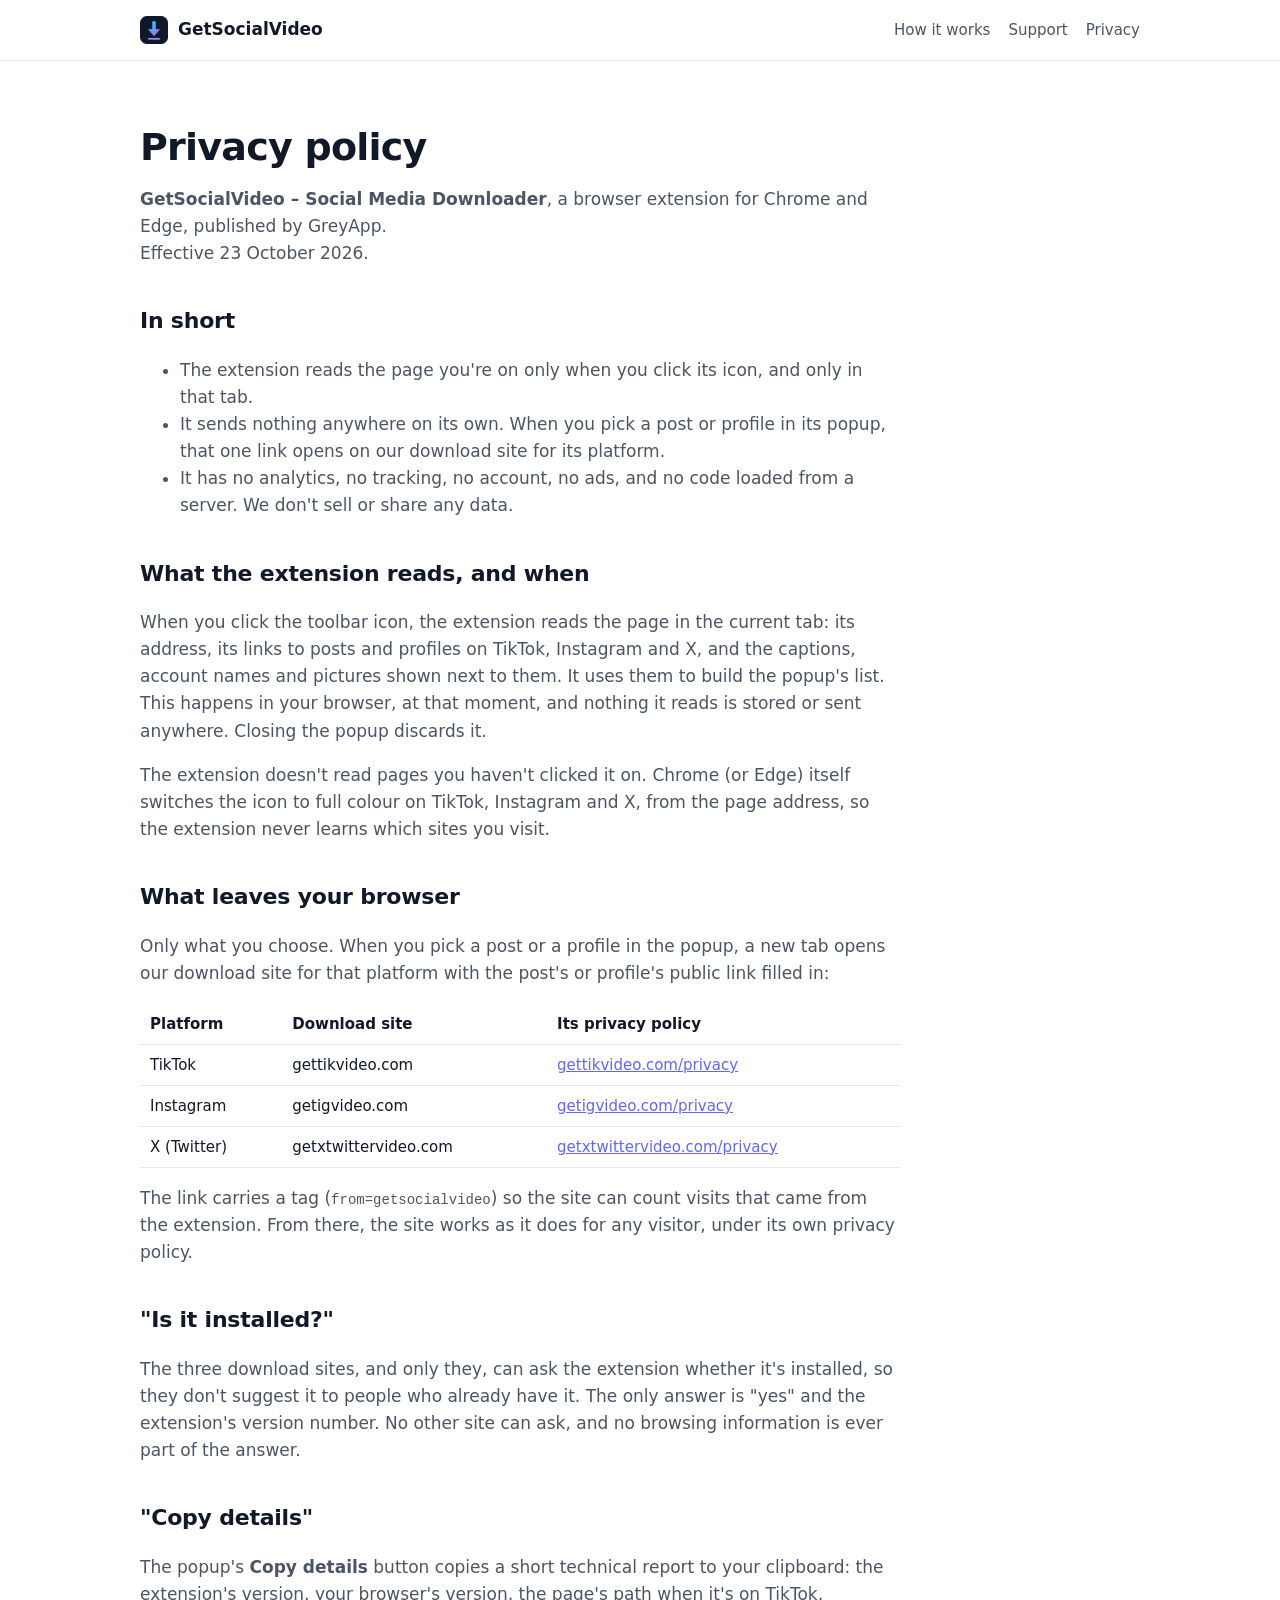
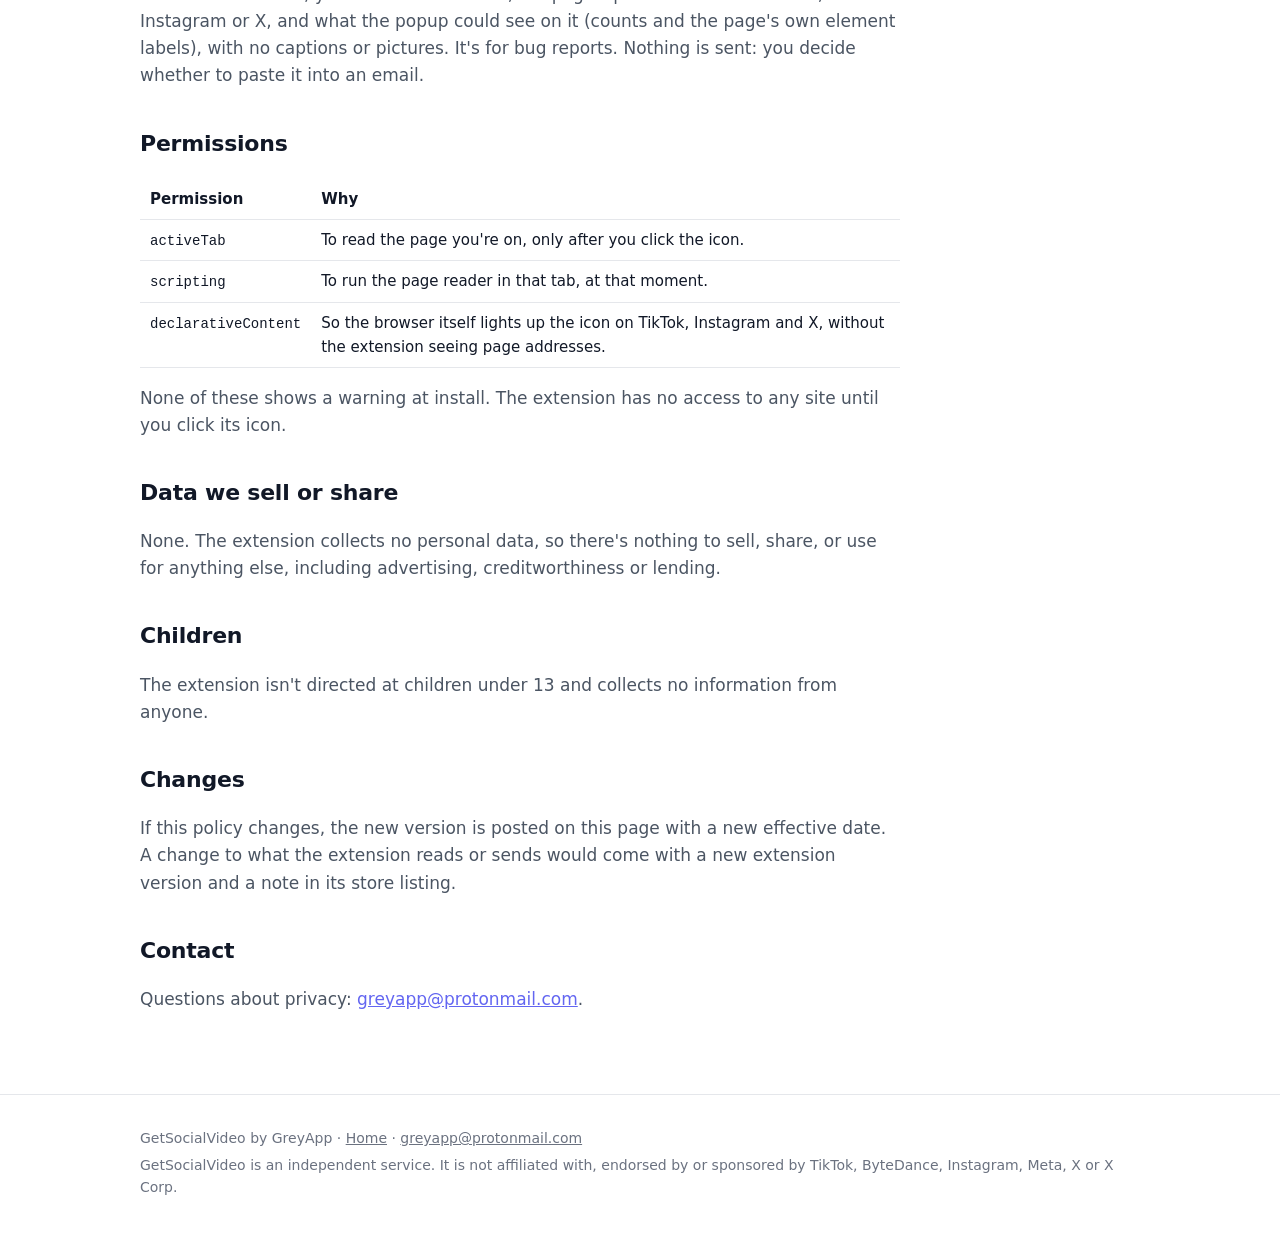
==== privacy/index.html @ f2fa4a28 "Update the website" ====
<!doctype html>
<html lang="en">
<head>
<meta charset="utf-8">
<meta name="viewport" content="width=device-width, initial-scale=1">
<title>Privacy Policy – GetSocialVideo</title>
<meta name="description" content="What the GetSocialVideo browser extension reads, what it sends, and what it never does.">
<link rel="canonical" href="https://greayapp.github.io/getsocialvideo/privacy/">
<link rel="icon" type="image/png" href="../favicon.png">
<link rel="stylesheet" href="../style.css">
</head>
<body>
<header class="top"><div class="wrap">
    <a class="brand" href="../"><img src="../favicon.png" alt="">GetSocialVideo</a>
    <nav><a class="wide" href="../#how">How it works</a><a href="../#support">Support</a><a href="./">Privacy</a></nav>
</div></header>

<main class="wrap">
<article class="doc">
    <h1>Privacy policy</h1>
    <p><strong>GetSocialVideo – Social Media Downloader</strong>, a browser extension for Chrome and Edge, published by GreyApp.<br>
    Effective 23 October 2026.</p>

    <h2>In short</h2>
    <ul>
        <li>The extension reads the page you're on only when you click its icon, and only in that tab.</li>
        <li>It sends nothing anywhere on its own. When you pick a post or profile in its popup, that one link opens on our download site for its platform.</li>
        <li>It has no analytics, no tracking, no account, no ads, and no code loaded from a server. We don't sell or share any data.</li>
    </ul>

    <h2>What the extension reads, and when</h2>
    <p>When you click the toolbar icon, the extension reads the page in the current tab: its address, its links to posts and profiles on TikTok, Instagram and X, and the captions, account names and pictures shown next to them. It uses them to build the popup's list. This happens in your browser, at that moment, and nothing it reads is stored or sent anywhere. Closing the popup discards it.</p>
    <p>The extension doesn't read pages you haven't clicked it on. Chrome (or Edge) itself switches the icon to full colour on TikTok, Instagram and X, from the page address, so the extension never learns which sites you visit.</p>

    <h2>What leaves your browser</h2>
    <p>Only what you choose. When you pick a post or a profile in the popup, a new tab opens our download site for that platform with the post's or profile's public link filled in:</p>
    <table>
        <tr><th>Platform</th><th>Download site</th><th>Its privacy policy</th></tr>
        <tr><td>TikTok</td><td>gettikvideo.com</td><td><a href="https://gettikvideo.com/privacy">gettikvideo.com/privacy</a></td></tr>
        <tr><td>Instagram</td><td>getigvideo.com</td><td><a href="https://getigvideo.com/privacy">getigvideo.com/privacy</a></td></tr>
        <tr><td>X (Twitter)</td><td>getxtwittervideo.com</td><td><a href="https://getxtwittervideo.com/privacy">getxtwittervideo.com/privacy</a></td></tr>
    </table>
    <p>The link carries a tag (<code>from=getsocialvideo</code>) so the site can count visits that came from the extension. From there, the site works as it does for any visitor, under its own privacy policy.</p>

    <h2>"Is it installed?"</h2>
    <p>The three download sites, and only they, can ask the extension whether it's installed, so they don't suggest it to people who already have it. The only answer is "yes" and the extension's version number. No other site can ask, and no browsing information is ever part of the answer.</p>

    <h2>"Copy details"</h2>
    <p>The popup's <strong>Copy details</strong> button copies a short technical report to your clipboard: the extension's version, your browser's version, the page's path when it's on TikTok, Instagram or X, and what the popup could see on it (counts and the page's own element labels), with no captions or pictures. It's for bug reports. Nothing is sent: you decide whether to paste it into an email.</p>

    <h2>Permissions</h2>
    <table>
        <tr><th>Permission</th><th>Why</th></tr>
        <tr><td><code>activeTab</code></td><td>To read the page you're on, only after you click the icon.</td></tr>
        <tr><td><code>scripting</code></td><td>To run the page reader in that tab, at that moment.</td></tr>
        <tr><td><code>declarativeContent</code></td><td>So the browser itself lights up the icon on TikTok, Instagram and X, without the extension seeing page addresses.</td></tr>
    </table>
    <p>None of these shows a warning at install. The extension has no access to any site until you click its icon.</p>

    <h2>Data we sell or share</h2>
    <p>None. The extension collects no personal data, so there's nothing to sell, share, or use for anything else, including advertising, creditworthiness or lending.</p>

    <h2>Children</h2>
    <p>The extension isn't directed at children under 13 and collects no information from anyone.</p>

    <h2>Changes</h2>
    <p>If this policy changes, the new version is posted on this page with a new effective date. A change to what the extension reads or sends would come with a new extension version and a note in its store listing.</p>

    <h2>Contact</h2>
    <p>Questions about privacy: <a href="mailto:greyapp@protonmail.com">greyapp@protonmail.com</a>.</p>
</article>
</main>

<footer><div class="wrap">
    <p>GetSocialVideo by GreyApp · <a href="../">Home</a> · <a href="mailto:greyapp@protonmail.com">greyapp@protonmail.com</a></p>
    <p>GetSocialVideo is an independent service. It is not affiliated with, endorsed by or sponsored by TikTok, ByteDance, Instagram, Meta, X or X Corp.</p>
</div></footer>
</body>
</html>
---- style.css ----
:root {
    color-scheme: light dark;
    --bg: #ffffff;
    --soft: #f6f7f9;
    --text: #111827;
    --muted: #4b5563;
    --faint: #6b7280;
    --line: #e5e7eb;
    --accent: #6366f1;
    --button: #111827;
    --button-text: #ffffff;
}
@media (prefers-color-scheme: dark) {
    :root {
        --bg: #0b0d17;
        --soft: #131627;
        --text: #f3f4f6;
        --muted: #c7c9d1;
        --faint: #9ca3af;
        --line: #262a3d;
        --accent: #818cf8;
        --button: #ffffff;
        --button-text: #0b0d17;
    }
}
* { box-sizing: border-box; }
html { -webkit-text-size-adjust: 100%; }
body {
    margin: 0;
    background: var(--bg);
    color: var(--text);
    font: 17px/1.6 -apple-system, BlinkMacSystemFont, "Segoe UI", system-ui, Roboto, sans-serif;
    -webkit-font-smoothing: antialiased;
}
a { color: var(--accent); }
.wrap { max-width: 1040px; margin: 0 auto; padding: 0 20px; }
header.top { border-bottom: 1px solid var(--line); }
header.top .wrap { display: flex; align-items: center; justify-content: space-between; height: 60px; }
.brand { display: flex; align-items: center; gap: 10px; color: var(--text); font-weight: 700; text-decoration: none; }
.brand img { width: 28px; height: 28px; }
nav a { color: var(--muted); text-decoration: none; margin-left: 18px; font-size: 15px; }
nav a:hover { color: var(--text); }

.hero {
    padding: 72px 0 56px;
    background: radial-gradient(700px 360px at 0% 0%, rgba(34, 211, 238, .14), transparent 70%),
                radial-gradient(700px 380px at 100% 100%, rgba(192, 132, 252, .14), transparent 70%);
}
.hero .mark { width: 72px; height: 72px; }
h1 { font-size: clamp(34px, 6vw, 52px); line-height: 1.1; letter-spacing: -0.02em; margin: 18px 0 14px; }
.lead { font-size: 20px; color: var(--muted); max-width: 640px; margin: 0; }
.cta { display: flex; flex-wrap: wrap; gap: 12px; margin-top: 28px; align-items: center; }
.button {
    display: inline-block; padding: 12px 20px; border-radius: 12px; background: var(--button); color: var(--button-text);
    font-weight: 600; text-decoration: none;
}
.button.ghost { background: transparent; color: var(--text); box-shadow: inset 0 0 0 1px var(--line); }
.button[aria-disabled="true"] { opacity: .65; cursor: default; }
.small { font-size: 14px; color: var(--faint); }

section { padding: 48px 0; border-top: 1px solid var(--line); }
h2 { font-size: 28px; letter-spacing: -0.01em; margin: 0 0 18px; }
h3 { font-size: 18px; margin: 0 0 8px; }
.grid { display: grid; gap: 18px; grid-template-columns: repeat(auto-fit, minmax(240px, 1fr)); }
.card { background: var(--soft); border-radius: 14px; padding: 20px; }
.card ul, .card ol { margin: 0; padding-left: 20px; color: var(--muted); }
.card p { margin: 0; color: var(--muted); }
.steps { counter-reset: step; list-style: none; padding: 0; margin: 0; display: grid; gap: 14px; }
.steps li { counter-increment: step; display: flex; gap: 14px; align-items: baseline; color: var(--muted); }
.steps li::before {
    content: counter(step); flex: 0 0 30px; height: 30px; border-radius: 50%; display: grid; place-items: center;
    background: var(--accent); color: #fff; font-weight: 700; font-size: 15px;
}
.shots { display: grid; gap: 18px; grid-template-columns: repeat(auto-fit, minmax(300px, 1fr)); }
.shots img { width: 100%; height: auto; border-radius: 12px; box-shadow: 0 0 0 1px var(--line); }

article.doc { max-width: 760px; padding: 48px 0 64px; }
article.doc h1 { font-size: 38px; }
article.doc h2 { font-size: 22px; margin-top: 36px; }
article.doc p, article.doc li { color: var(--muted); }
article.doc table { border-collapse: collapse; width: 100%; font-size: 15px; }
article.doc th, article.doc td { text-align: left; padding: 8px 10px; border-bottom: 1px solid var(--line); vertical-align: top; }
article.doc code { font-size: 14px; }

footer { border-top: 1px solid var(--line); padding: 28px 0 40px; color: var(--faint); font-size: 14px; }
footer p { margin: 4px 0; }
footer a { color: var(--faint); }
nav a { white-space: nowrap; }
@media (max-width: 520px) {
    nav a { margin-left: 12px; font-size: 14px; }
    nav a.wide { display: none; }
}
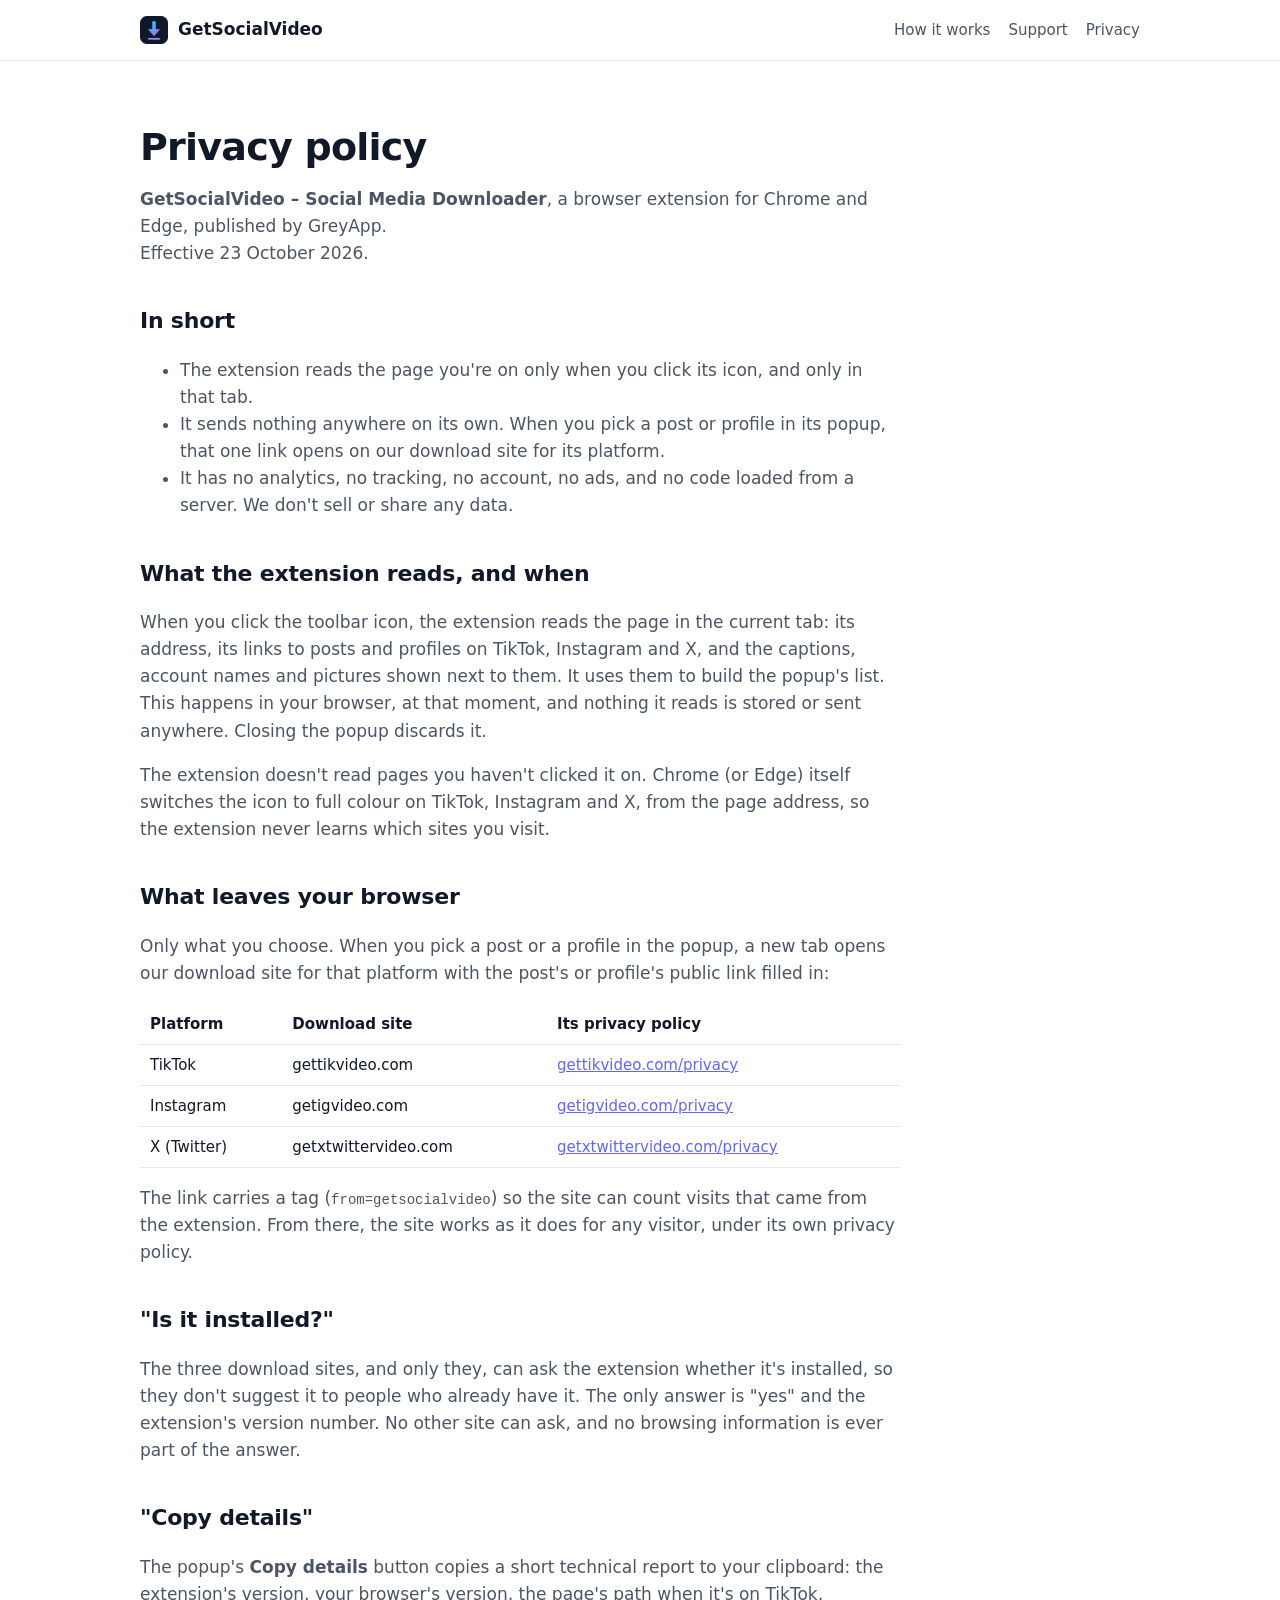
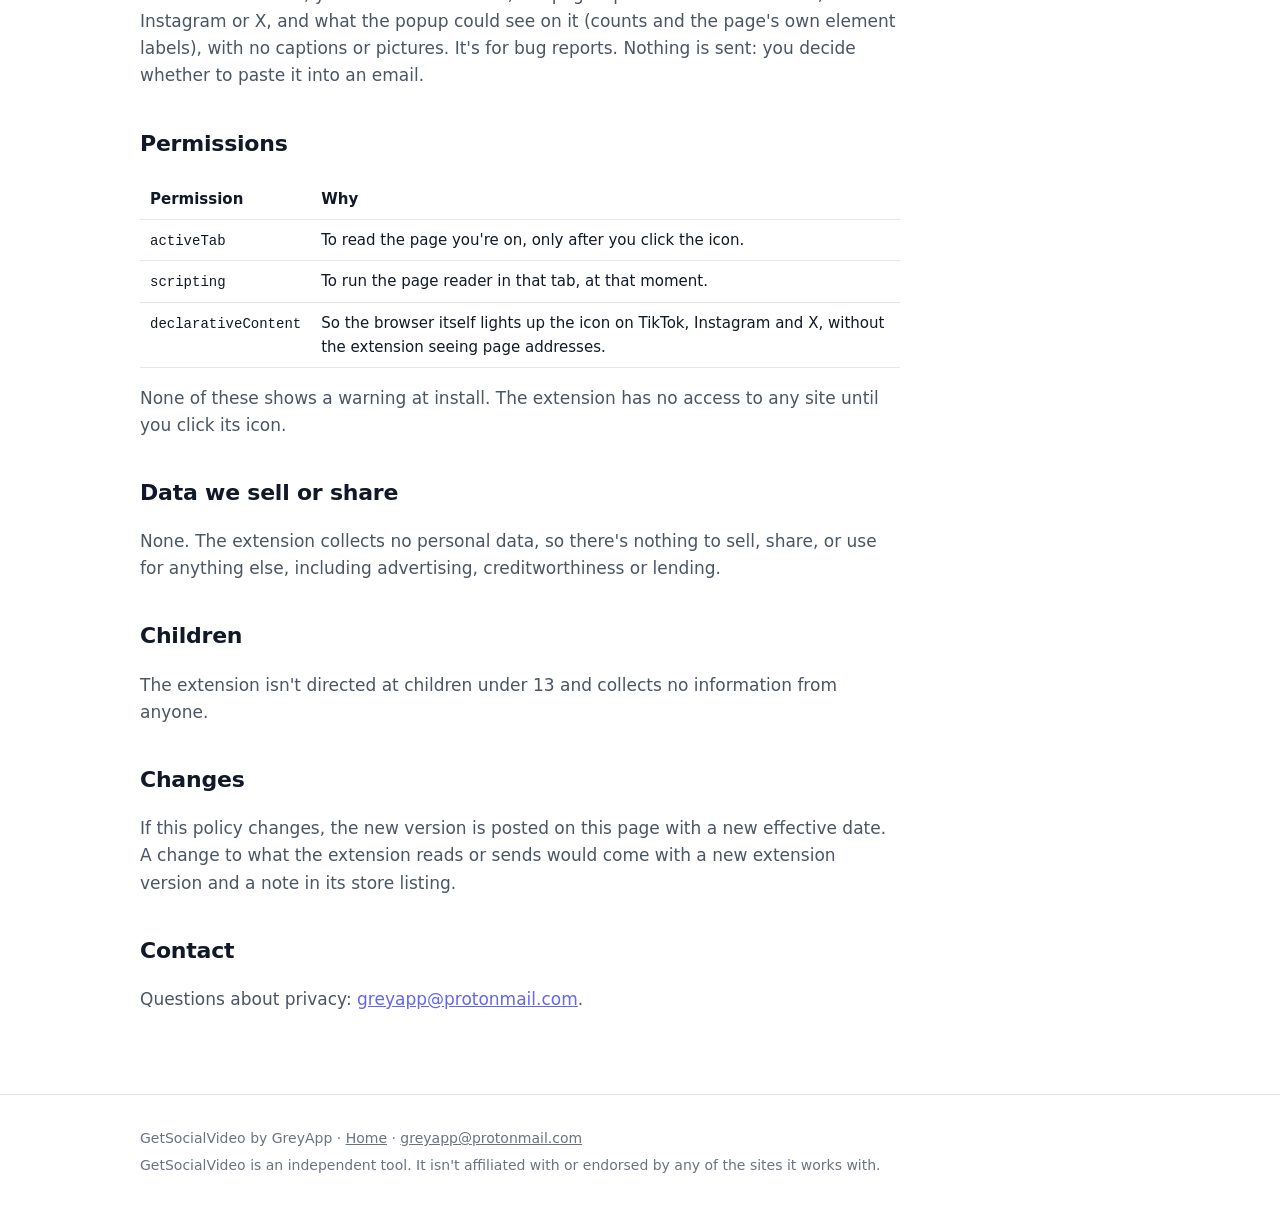
==== commit 50514608: "Update the website" ====
--- a/privacy/index.html
+++ b/privacy/index.html
@@ -73,7 +73,7 @@
 
 <footer><div class="wrap">
     <p>GetSocialVideo by GreyApp · <a href="../">Home</a> · <a href="mailto:greyapp@protonmail.com">greyapp@protonmail.com</a></p>
-    <p>GetSocialVideo is an independent service. It is not affiliated with, endorsed by or sponsored by TikTok, ByteDance, Instagram, Meta, X or X Corp.</p>
+    <p>GetSocialVideo is an independent tool. It isn't affiliated with or endorsed by any of the sites it works with.</p>
 </div></footer>
 </body>
 </html>
